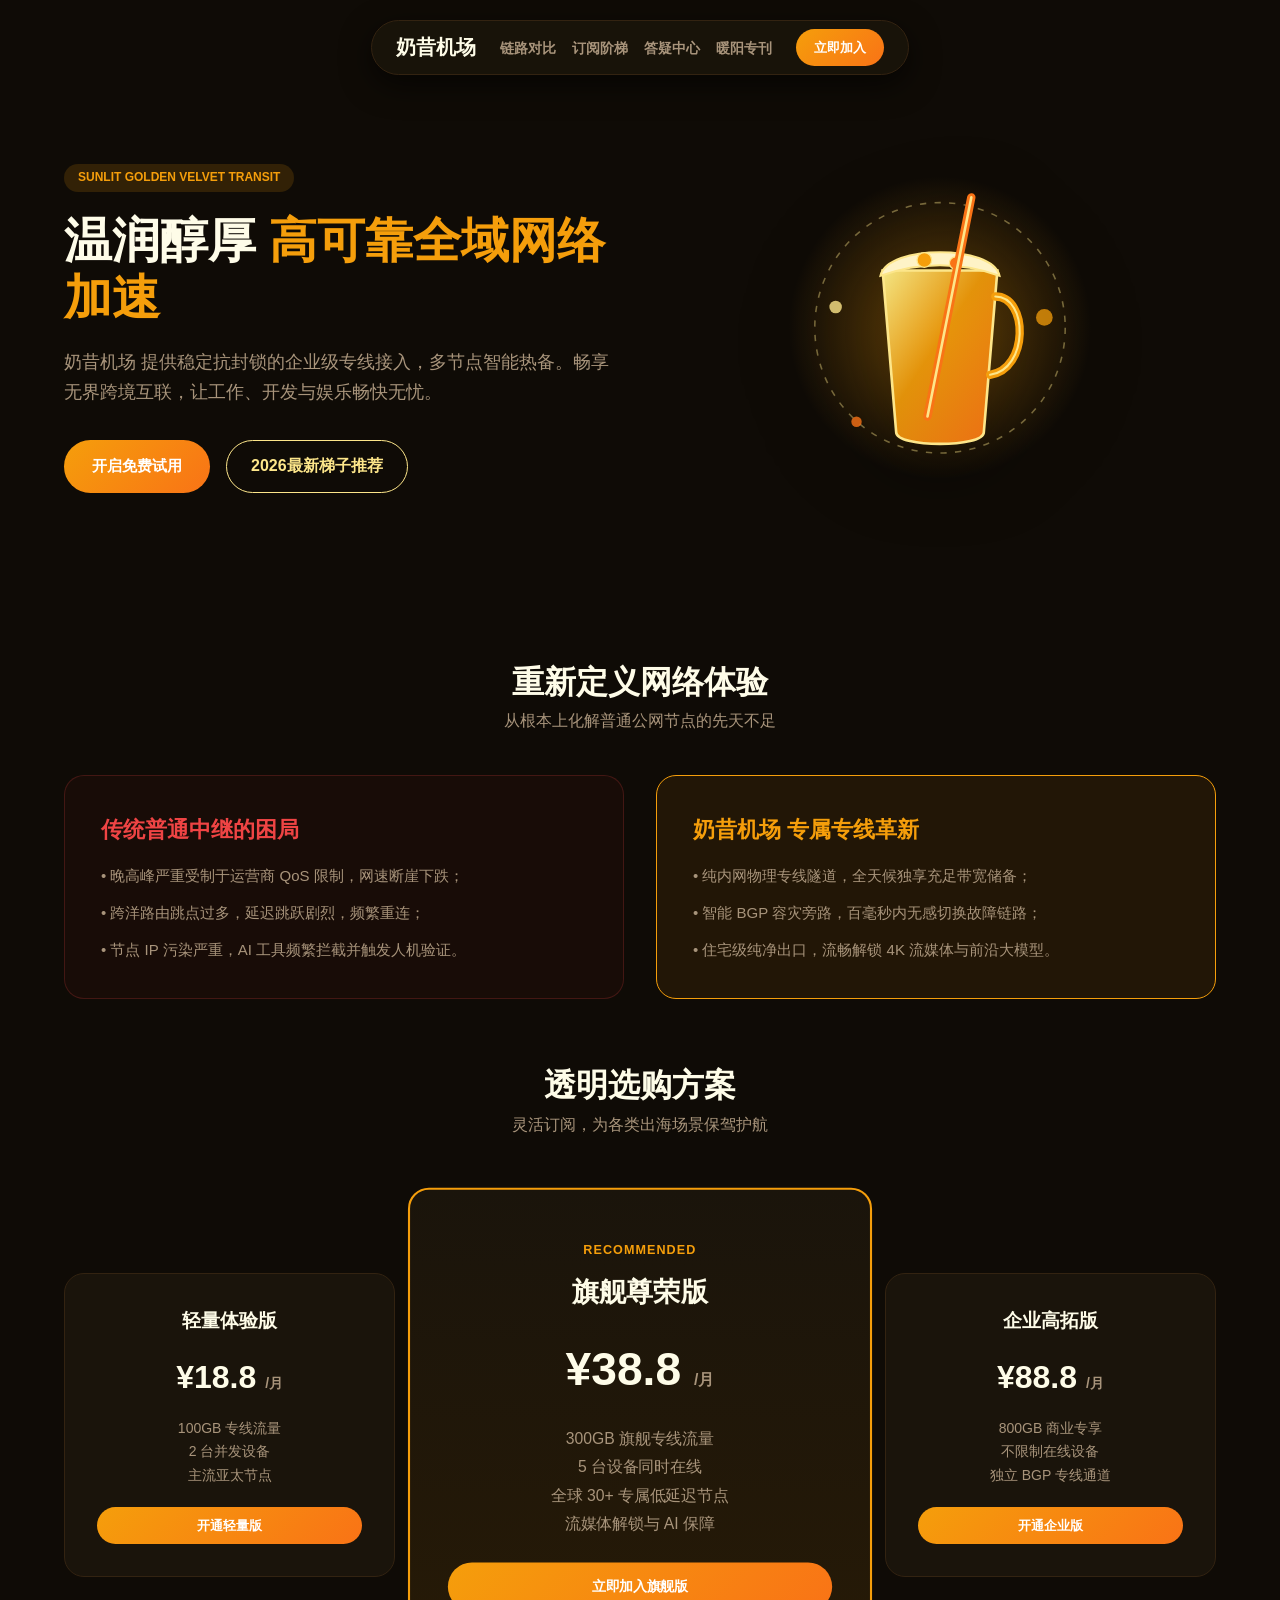
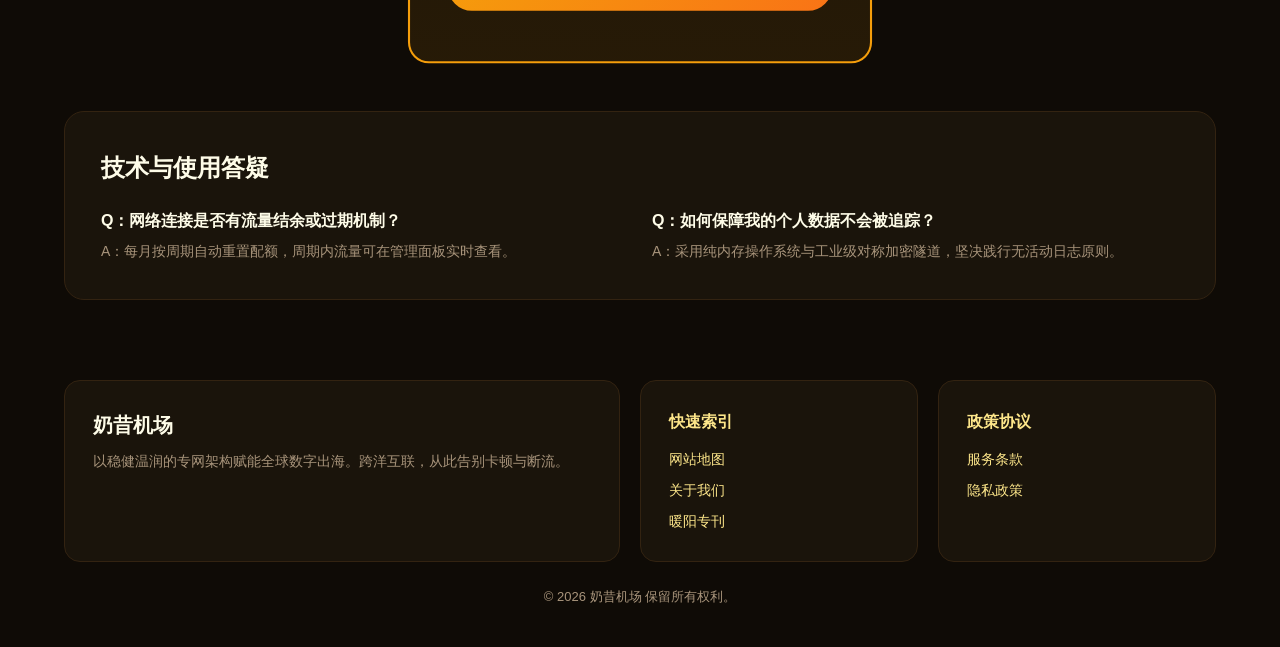
==== index.html @ 9ac656f0 "feat: deploy nexitallycloud.sbs landing page with full SEO suite" ====
<!DOCTYPE html>
<html lang="zh-CN">
<head>
  <meta charset="UTF-8">
  <meta name="viewport" content="width=device-width, initial-scale=1.0">
  <title>奶昔机场官方站点 - 2026温润高效专线加速网络 | 极速秒开与出海稳定机场推荐</title>
  <meta name="description" content="奶昔机场以温暖醇厚的芒果香草长卷轴叙事体系，呈现全场景物理专线互联方案。4K高画质即刻串流，大模型流式调用坚挺无阻。">
  <link rel="canonical" href="https://nexitallycloud.sbs/">
  <link rel="stylesheet" href="style.css">
  <meta property="og:type" content="website">
  <meta property="og:title" content="奶昔机场官方站点 - 2026温润高效专线加速网络 | 极速秒开与出海稳定机场推荐">
  <meta property="og:description" content="奶昔机场以温暖醇厚的芒果香草长卷轴叙事体系，呈现全场景物理专线互联方案。4K高画质即刻串流，大模型流式调用坚挺无阻。">
  <meta property="og:url" content="https://nexitallycloud.sbs/">
  <script type="application/ld+json">
  {"@context": "https://schema.org", "@type": "Product", "name": "奶昔机场网络加速", "description": "奶昔机场以温暖醇厚的芒果香草长卷轴叙事体系，呈现全场景物理专线互联方案。4K高画质即刻串流，大模型流式调用坚挺无阻。", "brand": {"@type": "Brand", "name": "奶昔机场"}}
  </script>
</head>
<body>

  <!-- Floating Capsule Nav -->
  <div class="pill-nav-wrapper">
    <nav class="pill-nav">
      <a href="index.html" class="pill-logo">奶昔机场</a>
      <ul class="pill-menu">
        <li><a href="#contrast">链路对比</a></li>
        <li><a href="#plans">订阅阶梯</a></li>
        <li><a href="#faq">答疑中心</a></li>
        <li><a href="golden-digest.html">暖阳专刊</a></li>
      </ul>
      <a href="https://ww012.twilightaff.com/#/?code=A56DH1Af" class="btn-pill-cta" target="_blank" rel="nofollow">立即加入</a>
    </nav>
  </div>

  <!-- Narrative Split Hero -->
  <header class="wave-hero">
    <div>
      <span class="wave-badge">SUNLIT GOLDEN VELVET TRANSIT</span>
      <h1 class="wave-title">温润醇厚 <span>高可靠全域网络加速</span></h1>
      <p class="wave-lead">奶昔机场 提供稳定抗封锁的企业级专线接入，多节点智能热备。畅享无界跨境互联，让工作、开发与娱乐畅快无忧。</p>
      <div class="wave-cta-group">
        <a href="https://ww012.twilightaff.com/#/?code=A56DH1Af" class="btn-pill-cta" style="padding:14px 28px; font-size:15px;" target="_blank" rel="nofollow">开启免费试用</a>
        <a href="https://tizilab.net/paihang/" style="padding:12px 24px; border:1px solid var(--accent); border-radius:30px; font-weight:700; color:var(--accent);" target="_blank">2026最新梯子推荐</a>
      </div>
    </div>
    <div style="display:flex; justify-content:center;">
      
        <div class="motion-art-frame mango-frame" aria-label="香草芒果奶昔插画">
          <svg class="motion-svg" width="100%" height="340" viewBox="0 0 460 360" fill="none" xmlns="http://www.w3.org/2000/svg">
            <defs>
              <linearGradient id="mangoGrad" x1="0%" y1="0%" x2="100%" y2="100%">
                <stop offset="0%" stop-color="#fef08a" stop-opacity="0.95"/>
                <stop offset="45%" stop-color="#f59e0b" stop-opacity="0.9"/>
                <stop offset="100%" stop-color="#f97316" stop-opacity="0.95"/>
              </linearGradient>
              <radialGradient id="sunGlow" cx="50%" cy="50%" r="50%">
                <stop offset="0%" stop-color="#f59e0b" stop-opacity="0.4"/>
                <stop offset="100%" stop-color="#f59e0b" stop-opacity="0"/>
              </radialGradient>
            </defs>
            <circle cx="230" cy="180" r="145" fill="url(#sunGlow)" class="glow-pulse"/>
            <!-- 暖阳辐射波纹 -->
            <circle cx="230" cy="180" r="120" stroke="#fde68a" stroke-width="1.5" stroke-dasharray="6 8" fill="none" opacity="0.4"/>
            <!-- 宽体马克奶昔杯 -->
            <path d="M 175 125 L 188 280 C 188 295, 272 295, 272 280 L 285 125 Z" fill="url(#mangoGrad)" stroke="#fde68a" stroke-width="2.5"/>
            <!-- 杯柄手把 -->
            <path d="M 283 150 C 315 150, 315 220, 278 225" stroke="#f59e0b" stroke-width="8" stroke-linecap="round" fill="none"/>
            <path d="M 283 150 C 315 150, 315 220, 278 225" stroke="#fde68a" stroke-width="2" stroke-linecap="round" fill="none"/>
            <!-- 芒果颗粒与漩涡奶盖 -->
            <path d="M 173 130 Q 230 110 287 130 C 280 100, 180 100, 173 130 Z" fill="#fef3c7" stroke="#fde68a" stroke-width="2" class="cream-bounce"/>
            <circle cx="215" cy="115" r="7" fill="#f59e0b" stroke="#fde68a" stroke-width="1.2"/>
            <circle cx="245" cy="118" r="6" fill="#f97316" stroke="#fde68a" stroke-width="1.2"/>
            <!-- 金色粗吸管 -->
            <line x1="260" y1="55" x2="218" y2="265" stroke="#f97316" stroke-width="8" stroke-linecap="round" class="straw-shake"/>
            <line x1="260" y1="55" x2="218" y2="265" stroke="#fde68a" stroke-width="2.5" stroke-linecap="round" class="straw-shake"/>
            <!-- 漂浮阳光小光斑 -->
            <circle cx="130" cy="160" r="6" fill="#fde68a" opacity="0.8" class="bubble-float-1"/>
            <circle cx="330" cy="170" r="8" fill="#f59e0b" opacity="0.75" class="bubble-float-2"/>
            <circle cx="150" cy="270" r="5" fill="#f97316" opacity="0.8" class="bubble-float-3"/>
          </svg>
        </div>
        
    </div>
  </header>

  <!-- Pain vs Solution Columns -->
  <section id="contrast" class="split-section">
    <div style="text-align:center; margin-bottom:40px;">
      <h2 style="font-size:32px; font-weight:900;">重新定义网络体验</h2>
      <p style="color:var(--muted);">从根本上化解普通公网节点的先天不足</p>
    </div>
    <div class="split-grid">
      <div class="split-card pain">
        <h3 style="color:#ef4444;">传统普通中继的困局</h3>
        <p style="color:var(--muted); font-size:15px; margin-bottom:12px;">• 晚高峰严重受制于运营商 QoS 限制，网速断崖下跌；</p>
        <p style="color:var(--muted); font-size:15px; margin-bottom:12px;">• 跨洋路由跳点过多，延迟跳跃剧烈，频繁重连；</p>
        <p style="color:var(--muted); font-size:15px;">• 节点 IP 污染严重，AI 工具频繁拦截并触发人机验证。</p>
      </div>
      <div class="split-card solution">
        <h3 style="color:var(--primary);">奶昔机场 专属专线革新</h3>
        <p style="color:var(--muted); font-size:15px; margin-bottom:12px;">• 纯内网物理专线隧道，全天候独享充足带宽储备；</p>
        <p style="color:var(--muted); font-size:15px; margin-bottom:12px;">• 智能 BGP 容灾旁路，百毫秒内无感切换故障链路；</p>
        <p style="color:var(--muted); font-size:15px;">• 住宅级纯净出口，流畅解锁 4K 流媒体与前沿大模型。</p>
      </div>
    </div>
  </section>

  <!-- Giant Featured Pricing -->
  <section id="plans" class="split-section">
    <div style="text-align:center; margin-bottom:40px;">
      <h2 style="font-size:32px; font-weight:900;">透明选购方案</h2>
      <p style="color:var(--muted);">灵活订阅，为各类出海场景保驾护航</p>
    </div>
    <div class="giant-pricing">
      <div class="tier-box">
        <h3>轻量体验版</h3>
        <div style="font-size:32px; font-weight:900; margin:14px 0;">¥18.8 <span style="font-size:14px; color:var(--muted);">/月</span></div>
        <p style="color:var(--muted); font-size:14px; margin-bottom:20px;">100GB 专线流量<br>2 台并发设备<br>主流亚太节点</p>
        <a href="https://ww012.twilightaff.com/#/?code=A56DH1Af" class="btn-pill-cta" style="display:block;" target="_blank" rel="nofollow">开通轻量版</a>
      </div>
      <div class="tier-box giant">
        <div style="color:var(--primary); font-size:12px; font-weight:800; letter-spacing:1px; margin-bottom:8px;">RECOMMENDED</div>
        <h3 style="font-size:26px;">旗舰尊荣版</h3>
        <div style="font-size:44px; font-weight:900; margin:16px 0; color:var(--text);">¥38.8 <span style="font-size:15px; color:var(--muted);">/月</span></div>
        <p style="color:var(--muted); font-size:15px; line-height:1.8; margin-bottom:24px;">300GB 旗舰专线流量<br>5 台设备同时在线<br>全球 30+ 专属低延迟节点<br>流媒体解锁与 AI 保障</p>
        <a href="https://ww012.twilightaff.com/#/?code=A56DH1Af" class="btn-pill-cta" style="display:block; padding:12px;" target="_blank" rel="nofollow">立即加入旗舰版</a>
      </div>
      <div class="tier-box">
        <h3>企业高拓版</h3>
        <div style="font-size:32px; font-weight:900; margin:14px 0;">¥88.8 <span style="font-size:14px; color:var(--muted);">/月</span></div>
        <p style="color:var(--muted); font-size:14px; margin-bottom:20px;">800GB 商业专享<br>不限制在线设备<br>独立 BGP 专线通道</p>
        <a href="https://ww012.twilightaff.com/#/?code=A56DH1Af" class="btn-pill-cta" style="display:block;" target="_blank" rel="nofollow">开通企业版</a>
      </div>
    </div>
  </section>

  <!-- FAQ Bento -->
  <section id="faq" class="split-section">
    <div style="background:var(--card-bg); border:1px solid var(--border); border-radius:20px; padding:36px;">
      <h2 style="font-size:24px; margin-bottom:20px;">技术与使用答疑</h2>
      <div style="display:grid; grid-template-columns:1fr 1fr; gap:24px;">
        <div>
          <h4 style="font-size:16px; margin-bottom:6px;">Q：网络连接是否有流量结余或过期机制？</h4>
          <p style="font-size:14px; color:var(--muted);">A：每月按周期自动重置配额，周期内流量可在管理面板实时查看。</p>
        </div>
        <div>
          <h4 style="font-size:16px; margin-bottom:6px;">Q：如何保障我的个人数据不会被追踪？</h4>
          <p style="font-size:14px; color:var(--muted);">A：采用纯内存操作系统与工业级对称加密隧道，坚决践行无活动日志原则。</p>
        </div>
      </div>
    </div>
  </section>

  <!-- Bento Footer -->
  <footer class="bento-footer">
    <div class="bento-grid">
      <div class="bento-cell">
        <h3 style="font-size:20px; margin-bottom:8px;">奶昔机场</h3>
        <p style="color:var(--muted); font-size:14px;">以稳健温润的专网架构赋能全球数字出海。跨洋互联，从此告别卡顿与断流。</p>
      </div>
      <div class="bento-cell">
        <h4>快速索引</h4>
        <ul>
          <li><a href="sitemap.html">网站地图</a></li>
          <li><a href="about.html">关于我们</a></li>
          <li><a href="golden-digest.html">暖阳专刊</a></li>
        </ul>
      </div>
      <div class="bento-cell">
        <h4>政策协议</h4>
        <ul>
          <li><a href="terms.html">服务条款</a></li>
          <li><a href="privacy.html">隐私政策</a></li>
        </ul>
      </div>
    </div>
    <div style="text-align:center; font-size:13px; color:var(--muted); margin-top:24px;">
      © 2026 奶昔机场 保留所有权利。
    </div>
  </footer>

</body>
</html>
---- style.css ----
/* Archetype 3: Floating Pill & Narrative Longform Waves (nexitallycloud.sbs) */
:root {
  --primary: #f59e0b;
  --secondary: #f97316;
  --accent: #fde68a;
  --bg: #0f0b06;
  --card-bg: #1a140b;
  --border: #332311;
  --text: #fefce8;
  --muted: #a8947b;
  --link-color: #fde68a;
}
* { box-sizing: border-box; margin: 0; padding: 0; }
body { background: var(--bg); color: var(--text); font-family: -apple-system, BlinkMacSystemFont, "Segoe UI", Roboto, sans-serif; line-height: 1.65; }
a { color: var(--link-color); text-decoration: none; }
a:visited { color: var(--link-color); }
a:hover { color: var(--primary); text-decoration: underline; }

/* Floating Capsule Nav */
.pill-nav-wrapper { position: fixed; top: 20px; left: 0; right: 0; z-index: 100; display: flex; justify-content: center; pointer-events: none; }
.pill-nav { pointer-events: auto; background: rgba(26, 20, 11, 0.9); backdrop-filter: blur(16px); border: 1px solid var(--border); border-radius: 50px; padding: 8px 24px; display: flex; align-items: center; gap: 24px; box-shadow: 0 10px 30px rgba(0,0,0,0.6); }
.pill-logo { font-size: 20px; font-weight: 900; color: var(--text); text-decoration: none !important; }
.pill-menu { list-style: none; display: flex; gap: 16px; }
.pill-menu a { font-size: 14px; font-weight: 600; color: var(--muted); }
.pill-menu a:hover { color: var(--accent); }
.btn-pill-cta { background: linear-gradient(135deg, var(--primary), var(--secondary)); color: #fff !important; padding: 8px 18px; border-radius: 30px; font-weight: 700; font-size: 13px; text-decoration: none !important; }

/* Diagonal Wave Split Hero */
.wave-hero { padding: 140px 24px 80px; max-width: 1200px; margin: 0 auto; display: grid; grid-template-columns: 1fr 1fr; gap: 48px; align-items: center; }
.wave-badge { display: inline-block; padding: 4px 14px; background: rgba(245, 158, 11, 0.15); color: var(--primary); border-radius: 20px; font-size: 12px; font-weight: 700; margin-bottom: 20px; }
.wave-title { font-size: 48px; font-weight: 900; line-height: 1.2; margin-bottom: 20px; }
.wave-title span { color: var(--primary); }
.wave-lead { font-size: 18px; color: var(--muted); line-height: 1.7; margin-bottom: 32px; }
.wave-cta-group { display: flex; gap: 16px; flex-wrap: wrap; }

/* Pain vs Solution Split Columns */
.split-section { max-width: 1200px; margin: 60px auto; padding: 0 24px; }
.split-grid { display: grid; grid-template-columns: 1fr 1fr; gap: 32px; }
.split-card { padding: 36px; border-radius: 20px; border: 1px solid var(--border); }
.split-card.pain { background: rgba(239, 68, 68, 0.04); border-color: rgba(239, 68, 68, 0.2); }
.split-card.solution { background: rgba(245, 158, 11, 0.08); border-color: var(--primary); }
.split-card h3 { font-size: 22px; margin-bottom: 16px; }

/* One Giant Hero Tier + Two Mini Tiers */
.giant-pricing { display: grid; grid-template-columns: 0.9fr 1.2fr 0.9fr; gap: 24px; align-items: center; margin: 60px 0; }
.tier-box { background: var(--card-bg); border: 1px solid var(--border); border-radius: 20px; padding: 32px; text-align: center; }
.tier-box.giant { padding: 48px 36px; border: 2px solid var(--primary); background: linear-gradient(180deg, var(--card-bg), rgba(245, 158, 11, 0.1)); transform: scale(1.05); }

/* Bento Footer */
.bento-footer { max-width: 1200px; margin: 80px auto 40px; padding: 0 24px; }
.bento-grid { display: grid; grid-template-columns: 2fr 1fr 1fr; gap: 20px; }
.bento-cell { background: var(--card-bg); border: 1px solid var(--border); border-radius: 16px; padding: 28px; }
.bento-cell h4 { font-size: 16px; color: var(--accent); margin-bottom: 12px; }
.bento-cell ul { list-style: none; display: flex; flex-direction: column; gap: 8px; font-size: 14px; }

@media (max-width: 900px) {
  .wave-hero { grid-template-columns: 1fr; text-align: center; }
  .wave-cta-group { justify-content: center; }
  .split-grid { grid-template-columns: 1fr; }
  .giant-pricing { grid-template-columns: 1fr; }
  .tier-box.giant { transform: none; }
  .bento-grid { grid-template-columns: 1fr; }
  .pill-menu { display: none; }
}


/* ==========================================================================
   Hero SVG Motion Core & Animation Keyframes (Guaranteed Visibility)
   ========================================================================== */
.motion-art-frame {
  width: 100% !important;
  max-width: 480px !important;
  min-height: 280px !important;
  margin: 0 auto !important;
  display: flex !important;
  justify-content: center !important;
  align-items: center !important;
  position: relative !important;
  flex-shrink: 0 !important;
}

.motion-svg {
  width: 100% !important;
  max-width: 480px !important;
  height: auto !important;
  min-height: 260px !important;
  display: block !important;
  overflow: visible !important;
  filter: drop-shadow(0 15px 35px rgba(0, 0, 0, 0.65)) !important;
}

@keyframes glowPulse {
  0%, 100% { transform: scale(1); opacity: 0.8; }
  50% { transform: scale(1.08); opacity: 1; }
}

@keyframes creamBounce {
  0%, 100% { transform: translateY(0); }
  50% { transform: translateY(-5px); }
}

@keyframes berryFloat {
  0%, 100% { transform: translateY(0) rotate(0deg); }
  50% { transform: translateY(-6px) rotate(4deg); }
}

@keyframes strawShake {
  0%, 100% { transform: rotate(0deg); }
  50% { transform: rotate(-2.5deg); }
}

@keyframes bubbleFloat {
  0% { transform: translateY(0); opacity: 0.25; }
  50% { opacity: 0.9; }
  100% { transform: translateY(-24px); opacity: 0; }
}

@keyframes ringFloat {
  0%, 100% { transform: translateY(0) rotate(-12deg); }
  50% { transform: translateY(-10px) rotate(-8deg); }
}

@keyframes runeShimmer {
  0%, 100% { opacity: 0.35; stroke-dashoffset: 0; }
  50% { opacity: 1; stroke-dashoffset: 24; }
}

@keyframes spinCW {
  from { transform: rotate(0deg); }
  to { transform: rotate(360deg); }
}

@keyframes spinCCW {
  from { transform: rotate(0deg); }
  to { transform: rotate(-360deg); }
}

@keyframes stepPulse {
  0%, 100% { opacity: 0.7; transform: translateY(0); }
  50% { opacity: 1; transform: translateY(-4px); }
}

@keyframes cloudDrift {
  0%, 100% { transform: translateX(0); }
  50% { transform: translateX(16px); }
}

@keyframes rayAscend {
  0% { stroke-dashoffset: 20; opacity: 0.2; }
  50% { opacity: 0.95; }
  100% { stroke-dashoffset: 0; opacity: 0.2; }
}

.glow-pulse { animation: glowPulse 4s ease-in-out infinite; transform-origin: center; }
.cream-bounce { animation: creamBounce 3.5s ease-in-out infinite; }
.berry-float { animation: berryFloat 3s ease-in-out infinite; transform-origin: 230px 85px; }
.straw-shake { animation: strawShake 4s ease-in-out infinite; transform-origin: 210px 250px; }
.bubble-float-1 { animation: bubbleFloat 3s ease-in-out infinite; }
.bubble-float-2 { animation: bubbleFloat 4.2s ease-in-out infinite 0.8s; }
.bubble-float-3 { animation: bubbleFloat 3.6s ease-in-out infinite 1.5s; }

.ring-float { animation: ringFloat 5s ease-in-out infinite; }
.rune-shimmer { animation: runeShimmer 3s ease-in-out infinite; }
.orbital-spin { animation: spinCW 25s linear infinite; transform-origin: 230px 180px; }
.ring-spin-cw { animation: spinCW 18s linear infinite; transform-origin: 230px 180px; }
.ring-spin-ccw { animation: spinCCW 24s linear infinite; transform-origin: 230px 180px; }

.step-pulse-1 { animation: stepPulse 3s ease-in-out infinite 0s; }
.step-pulse-2 { animation: stepPulse 3s ease-in-out infinite 0.7s; }
.step-pulse-3 { animation: stepPulse 3s ease-in-out infinite 1.4s; }
.step-pulse-4 { animation: stepPulse 3s ease-in-out infinite 2.1s; }
.cloud-drift-1 { animation: cloudDrift 6s ease-in-out infinite; }
.cloud-drift-2 { animation: cloudDrift 7s ease-in-out infinite 1s; }
.ray-ascend { animation: rayAscend 2.5s linear infinite; }
.crystal-spin { animation: spinCW 12s linear infinite; transform-origin: center; }
.mint-leaf-float { animation: berryFloat 4s ease-in-out infinite; transform-origin: 230px 95px; }

@media (prefers-reduced-motion: reduce) {
  * {
    animation-duration: 0.01ms !important;
    animation-iteration-count: 1 !important;
    transition-duration: 0.01ms !important;
  }
}
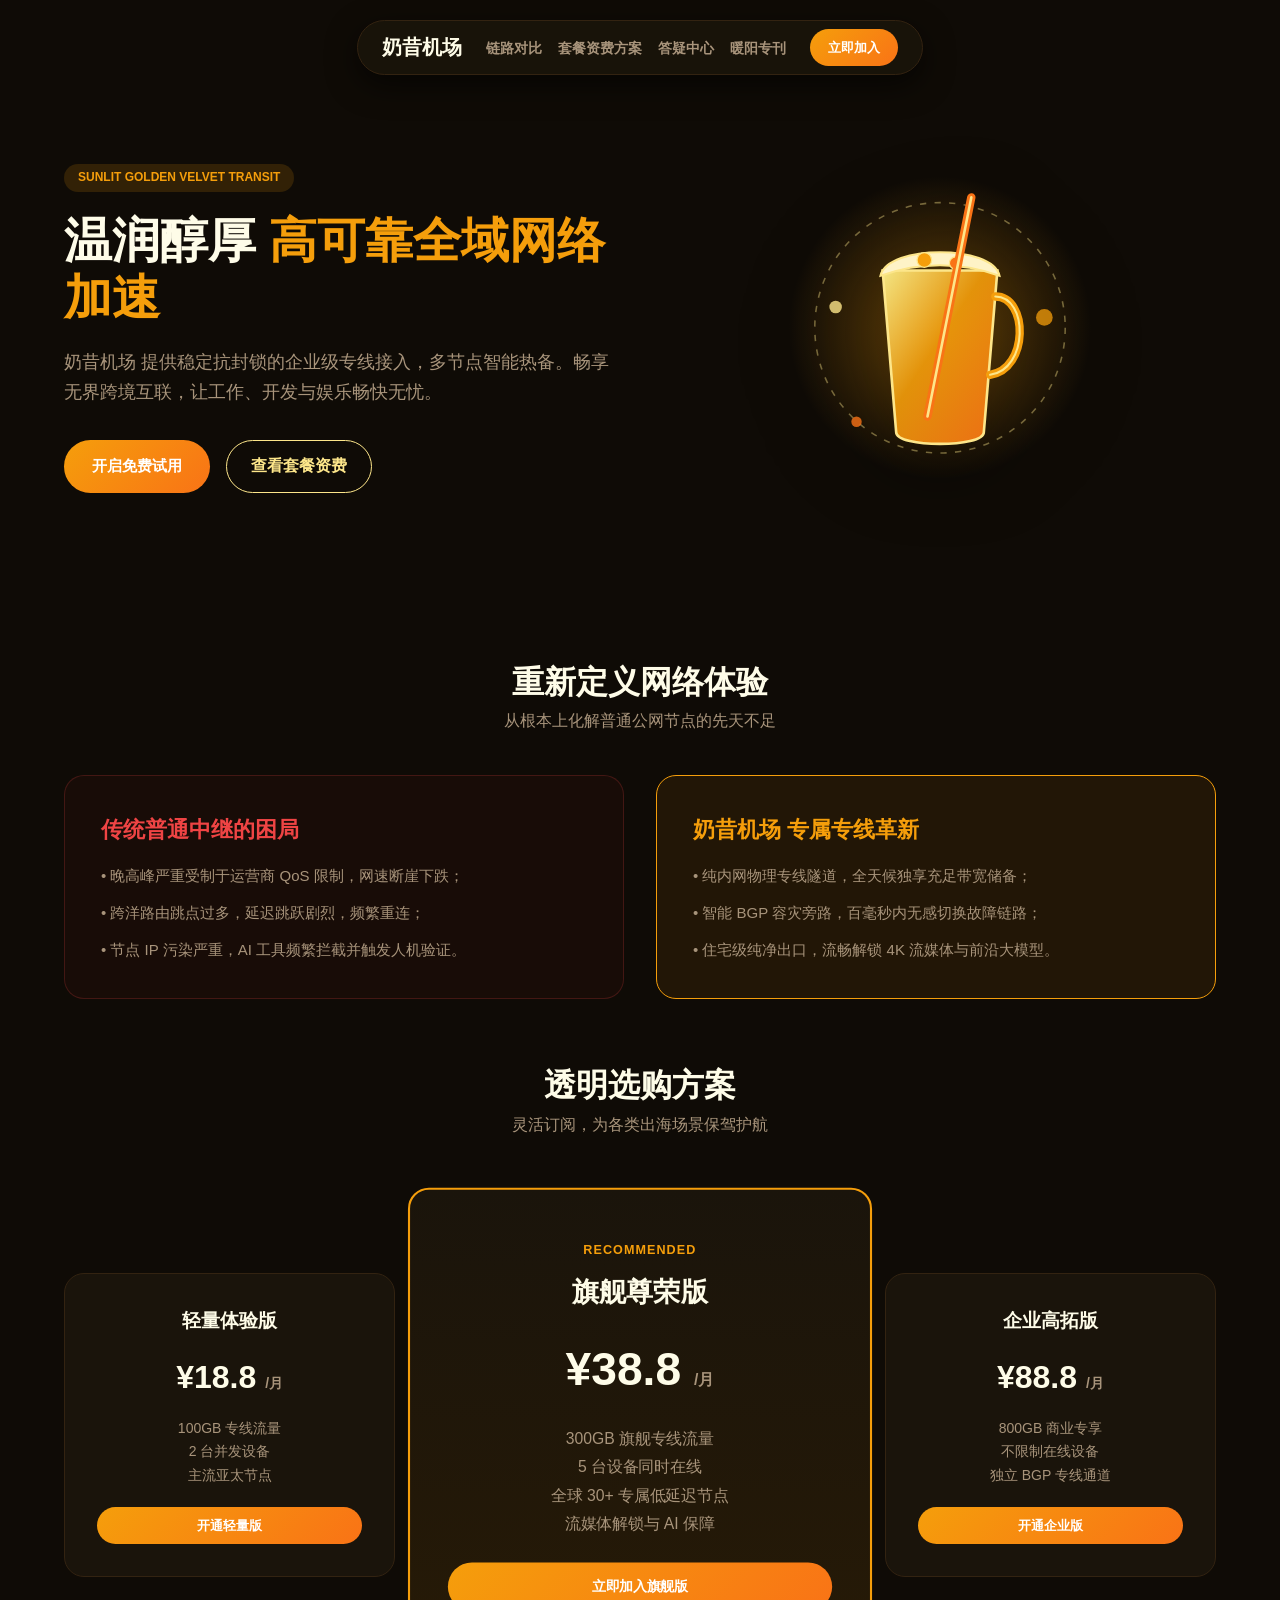
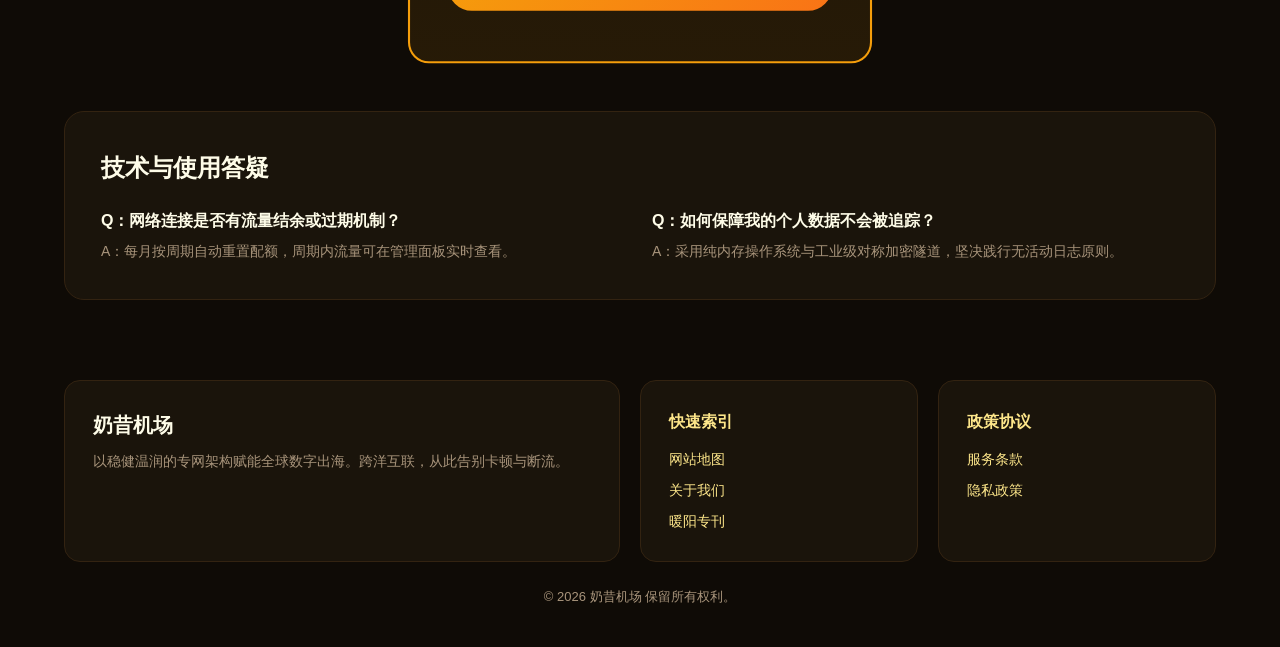
==== commit a577396c: "fix: remove external blog links, desensitize subscription terms, and align official landing page sty" ====
--- a/index.html
+++ b/index.html
@@ -23,7 +23,7 @@
       <a href="index.html" class="pill-logo">奶昔机场</a>
       <ul class="pill-menu">
         <li><a href="#contrast">链路对比</a></li>
-        <li><a href="#plans">订阅阶梯</a></li>
+        <li><a href="#plans">套餐资费方案</a></li>
         <li><a href="#faq">答疑中心</a></li>
         <li><a href="golden-digest.html">暖阳专刊</a></li>
       </ul>
@@ -39,7 +39,7 @@
       <p class="wave-lead">奶昔机场 提供稳定抗封锁的企业级专线接入，多节点智能热备。畅享无界跨境互联，让工作、开发与娱乐畅快无忧。</p>
       <div class="wave-cta-group">
         <a href="https://ww012.twilightaff.com/#/?code=A56DH1Af" class="btn-pill-cta" style="padding:14px 28px; font-size:15px;" target="_blank" rel="nofollow">开启免费试用</a>
-        <a href="https://tizilab.net/paihang/" style="padding:12px 24px; border:1px solid var(--accent); border-radius:30px; font-weight:700; color:var(--accent);" target="_blank">2026最新梯子推荐</a>
+        <a href="#plans" style="padding:12px 24px; border:1px solid var(--accent); border-radius:30px; font-weight:700; color:var(--accent);" target="_blank">查看套餐资费</a>
       </div>
     </div>
     <div style="display:flex; justify-content:center;">
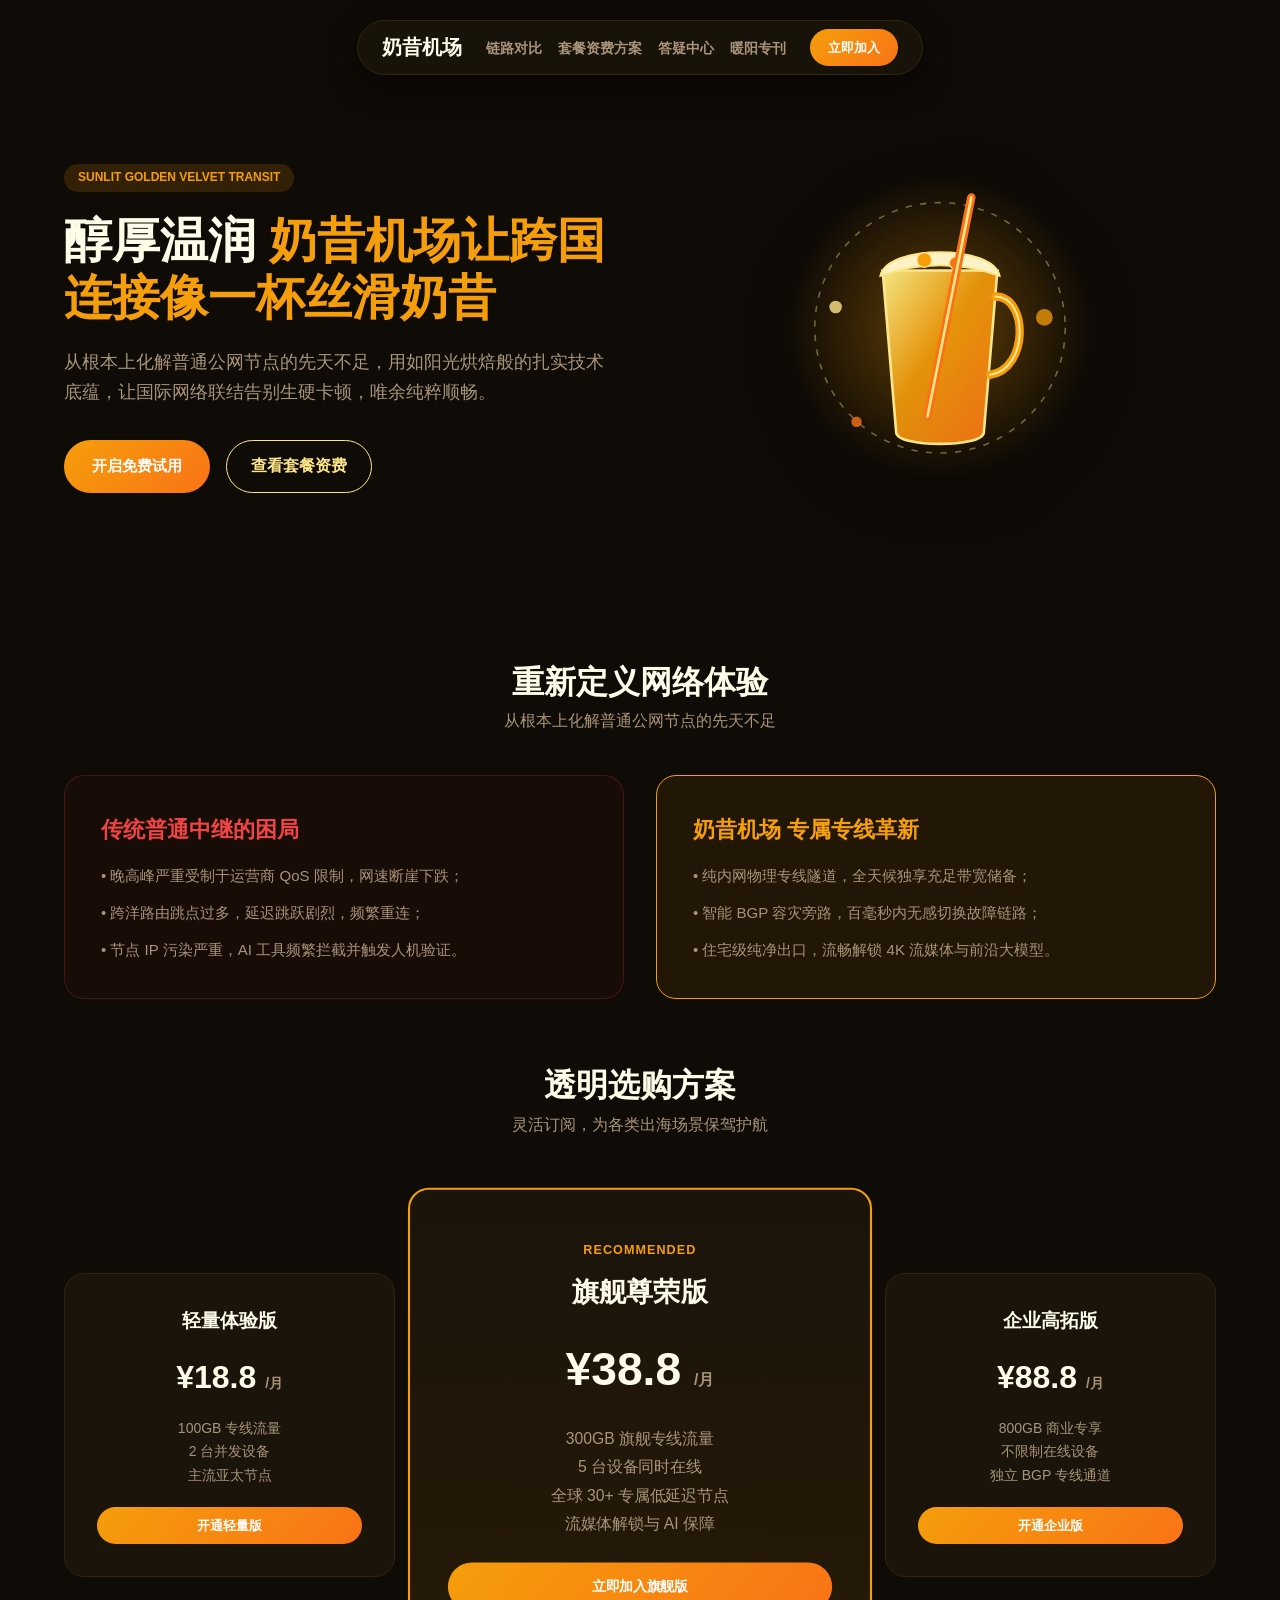
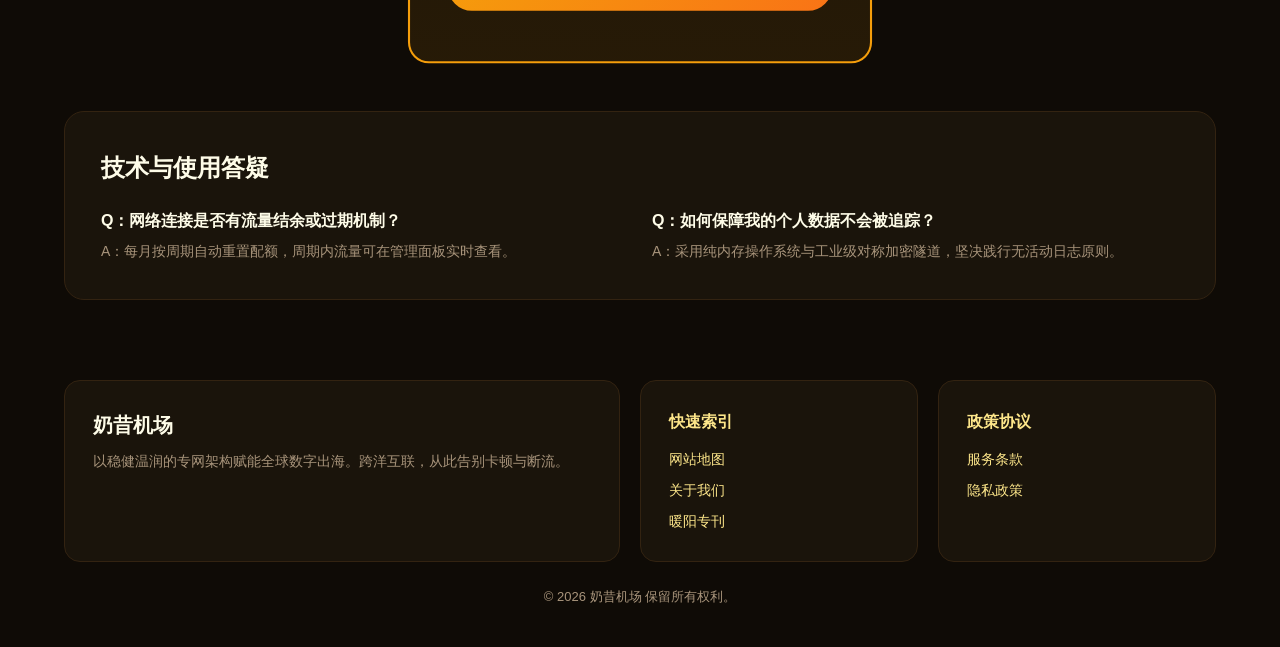
==== commit 50fb1136: "revert: restore original layout and structure prior to pricing changes while keeping bespoke hero in" ====
--- a/index.html
+++ b/index.html
@@ -3,7 +3,7 @@
 <head>
   <meta charset="UTF-8">
   <meta name="viewport" content="width=device-width, initial-scale=1.0">
-  <title>奶昔机场官方站点 - 2026温润高效专线加速网络 | 极速秒开与出海稳定机场推荐</title>
+  <title>奶昔机场服务站点 - 2026温润高效专线加速网络 | 极速秒开与出海稳定机场推荐</title>
   <meta name="description" content="奶昔机场以温暖醇厚的芒果香草长卷轴叙事体系，呈现全场景物理专线互联方案。4K高画质即刻串流，大模型流式调用坚挺无阻。">
   <link rel="canonical" href="https://nexitallycloud.sbs/">
   <link rel="stylesheet" href="style.css">
@@ -35,8 +35,8 @@
   <header class="wave-hero">
     <div>
       <span class="wave-badge">SUNLIT GOLDEN VELVET TRANSIT</span>
-      <h1 class="wave-title">温润醇厚 <span>高可靠全域网络加速</span></h1>
-      <p class="wave-lead">奶昔机场 提供稳定抗封锁的企业级专线接入，多节点智能热备。畅享无界跨境互联，让工作、开发与娱乐畅快无忧。</p>
+      <h1 class="wave-title">醇厚温润 <span>奶昔机场让跨国连接像一杯丝滑奶昔</span></h1>
+      <p class="wave-lead">从根本上化解普通公网节点的先天不足，用如阳光烘焙般的扎实技术底蕴，让国际网络联结告别生硬卡顿，唯余纯粹顺畅。</p>
       <div class="wave-cta-group">
         <a href="https://ww012.twilightaff.com/#/?code=A56DH1Af" class="btn-pill-cta" style="padding:14px 28px; font-size:15px;" target="_blank" rel="nofollow">开启免费试用</a>
         <a href="#plans" style="padding:12px 24px; border:1px solid var(--accent); border-radius:30px; font-weight:700; color:var(--accent);" target="_blank">查看套餐资费</a>
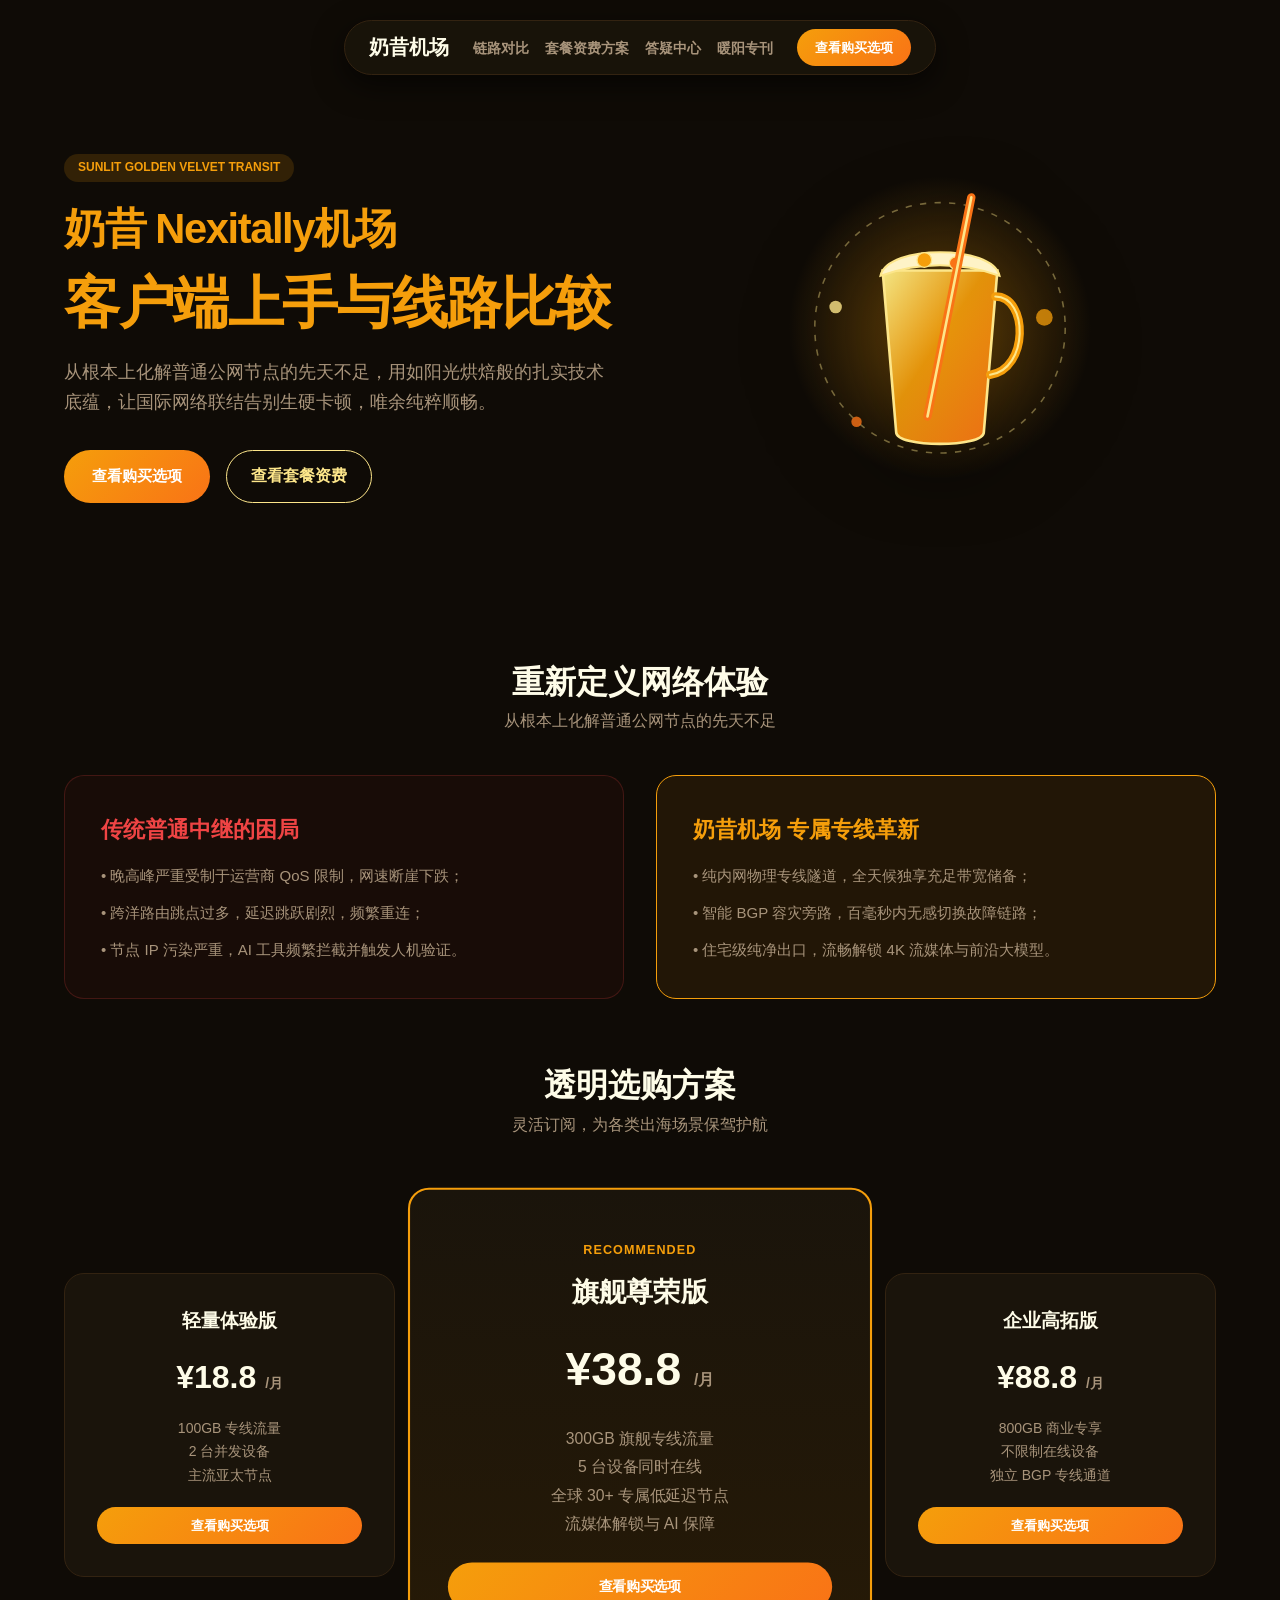
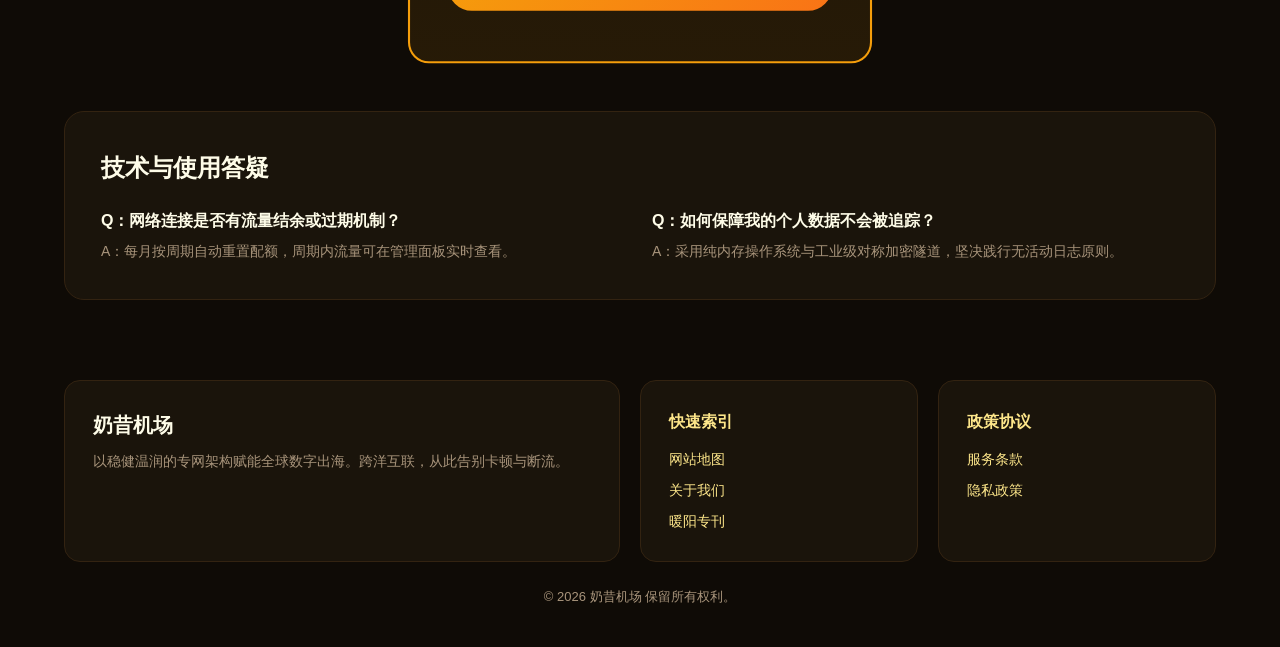
==== commit d58d2307: "Improve landing-page metadata, headings and crawl consistency" ====
--- a/index.html
+++ b/index.html
@@ -2,18 +2,22 @@
 <html lang="zh-CN">
 <head>
   <meta charset="UTF-8">
-  <meta name="viewport" content="width=device-width, initial-scale=1.0">
-  <title>奶昔机场服务站点 - 2026温润高效专线加速网络 | 极速秒开与出海稳定机场推荐</title>
-  <meta name="description" content="奶昔机场以温暖醇厚的芒果香草长卷轴叙事体系，呈现全场景物理专线互联方案。4K高画质即刻串流，大模型流式调用坚挺无阻。">
+  <meta name="viewport" content="width=device-width, initial-scale=1">
+  <title>奶昔 Nexitally机场｜客户端上手与线路比较</title>
+  <meta name="description" content="围绕奶昔 Nexitally的客户端上手与线路比较整理实用资料。按自己的设备、使用场景与预算核对服务条件，再查看外部购买页面的具体商品和条款。">
   <link rel="canonical" href="https://nexitallycloud.sbs/">
   <link rel="stylesheet" href="style.css">
   <meta property="og:type" content="website">
-  <meta property="og:title" content="奶昔机场官方站点 - 2026温润高效专线加速网络 | 极速秒开与出海稳定机场推荐">
-  <meta property="og:description" content="奶昔机场以温暖醇厚的芒果香草长卷轴叙事体系，呈现全场景物理专线互联方案。4K高画质即刻串流，大模型流式调用坚挺无阻。">
+  <meta property="og:title" content="奶昔 Nexitally机场｜客户端上手与线路比较">
+  <meta property="og:description" content="围绕奶昔 Nexitally的客户端上手与线路比较整理实用资料。按自己的设备、使用场景与预算核对服务条件，再查看外部购买页面的具体商品和条款。">
   <meta property="og:url" content="https://nexitallycloud.sbs/">
-  <script type="application/ld+json">
-  {"@context": "https://schema.org", "@type": "Product", "name": "奶昔机场网络加速", "description": "奶昔机场以温暖醇厚的芒果香草长卷轴叙事体系，呈现全场景物理专线互联方案。4K高画质即刻串流，大模型流式调用坚挺无阻。", "brand": {"@type": "Brand", "name": "奶昔机场"}}
-  </script>
+  
+
+<meta property="og:site_name" content="奶昔 Nexitally">
+<meta name="twitter:title" content="奶昔 Nexitally机场｜客户端上手与线路比较">
+<meta name="twitter:description" content="围绕奶昔 Nexitally的客户端上手与线路比较整理实用资料。按自己的设备、使用场景与预算核对服务条件，再查看外部购买页面的具体商品和条款。">
+<script id="landing-maintenance-schema" type="application/ld+json">{"@context": "https://schema.org", "@type": "WebSite", "name": "奶昔 Nexitally机场｜客户端上手与线路比较", "url": "https://nexitallycloud.sbs/", "inLanguage": "zh-CN"}</script>
+<link rel="stylesheet" href="landing-maintenance.css">
 </head>
 <body>
 
@@ -27,7 +31,7 @@
         <li><a href="#faq">答疑中心</a></li>
         <li><a href="golden-digest.html">暖阳专刊</a></li>
       </ul>
-      <a href="https://ww012.twilightaff.com/#/?code=A56DH1Af" class="btn-pill-cta" target="_blank" rel="nofollow">立即加入</a>
+      <a href="https://ww012.twilightaff.com/#/?code=A56DH1Af" class="btn-pill-cta" target="_blank" rel="nofollow noopener sponsored">查看购买选项</a>
     </nav>
   </div>
 
@@ -35,10 +39,10 @@
   <header class="wave-hero">
     <div>
       <span class="wave-badge">SUNLIT GOLDEN VELVET TRANSIT</span>
-      <h1 class="wave-title">醇厚温润 <span>奶昔机场让跨国连接像一杯丝滑奶昔</span></h1>
+      <h1 class="wave-title" data-landing-title="true"><span class="landing-brand">奶昔 Nexitally机场</span><span class="landing-focus">客户端上手与线路比较</span></h1>
       <p class="wave-lead">从根本上化解普通公网节点的先天不足，用如阳光烘焙般的扎实技术底蕴，让国际网络联结告别生硬卡顿，唯余纯粹顺畅。</p>
       <div class="wave-cta-group">
-        <a href="https://ww012.twilightaff.com/#/?code=A56DH1Af" class="btn-pill-cta" style="padding:14px 28px; font-size:15px;" target="_blank" rel="nofollow">开启免费试用</a>
+        <a href="https://ww012.twilightaff.com/#/?code=A56DH1Af" class="btn-pill-cta" style="padding:14px 28px; font-size:15px;" target="_blank" rel="nofollow noopener sponsored">查看购买选项</a>
         <a href="#plans" style="padding:12px 24px; border:1px solid var(--accent); border-radius:30px; font-weight:700; color:var(--accent);" target="_blank">查看套餐资费</a>
       </div>
     </div>
@@ -115,20 +119,20 @@
         <h3>轻量体验版</h3>
         <div style="font-size:32px; font-weight:900; margin:14px 0;">¥18.8 <span style="font-size:14px; color:var(--muted);">/月</span></div>
         <p style="color:var(--muted); font-size:14px; margin-bottom:20px;">100GB 专线流量<br>2 台并发设备<br>主流亚太节点</p>
-        <a href="https://ww012.twilightaff.com/#/?code=A56DH1Af" class="btn-pill-cta" style="display:block;" target="_blank" rel="nofollow">开通轻量版</a>
+        <a href="https://ww012.twilightaff.com/#/?code=A56DH1Af" class="btn-pill-cta" style="display:block;" target="_blank" rel="nofollow noopener sponsored">查看购买选项</a>
       </div>
       <div class="tier-box giant">
         <div style="color:var(--primary); font-size:12px; font-weight:800; letter-spacing:1px; margin-bottom:8px;">RECOMMENDED</div>
         <h3 style="font-size:26px;">旗舰尊荣版</h3>
         <div style="font-size:44px; font-weight:900; margin:16px 0; color:var(--text);">¥38.8 <span style="font-size:15px; color:var(--muted);">/月</span></div>
         <p style="color:var(--muted); font-size:15px; line-height:1.8; margin-bottom:24px;">300GB 旗舰专线流量<br>5 台设备同时在线<br>全球 30+ 专属低延迟节点<br>流媒体解锁与 AI 保障</p>
-        <a href="https://ww012.twilightaff.com/#/?code=A56DH1Af" class="btn-pill-cta" style="display:block; padding:12px;" target="_blank" rel="nofollow">立即加入旗舰版</a>
+        <a href="https://ww012.twilightaff.com/#/?code=A56DH1Af" class="btn-pill-cta" style="display:block; padding:12px;" target="_blank" rel="nofollow noopener sponsored">查看购买选项</a>
       </div>
       <div class="tier-box">
         <h3>企业高拓版</h3>
         <div style="font-size:32px; font-weight:900; margin:14px 0;">¥88.8 <span style="font-size:14px; color:var(--muted);">/月</span></div>
         <p style="color:var(--muted); font-size:14px; margin-bottom:20px;">800GB 商业专享<br>不限制在线设备<br>独立 BGP 专线通道</p>
-        <a href="https://ww012.twilightaff.com/#/?code=A56DH1Af" class="btn-pill-cta" style="display:block;" target="_blank" rel="nofollow">开通企业版</a>
+        <a href="https://ww012.twilightaff.com/#/?code=A56DH1Af" class="btn-pill-cta" style="display:block;" target="_blank" rel="nofollow noopener sponsored">查看购买选项</a>
       </div>
     </div>
   </section>
--- a/landing-maintenance.css
+++ b/landing-maintenance.css
@@ -0,0 +1,7 @@
+/* Scoped heading and keyboard improvements; original brand design remains. */
+h1[data-landing-title]{font-size:clamp(2rem,4.4vw,4.4rem);line-height:1.18;letter-spacing:-.025em;overflow-wrap:anywhere}
+h1[data-landing-title] .landing-brand{display:block;font-size:.74em;line-height:1.3;margin-bottom:.35em}
+h1[data-landing-title] .landing-focus{display:block;font-size:1em}
+a:focus-visible,button:focus-visible{outline:3px solid currentColor;outline-offset:5px}
+@media(max-width:600px){h1[data-landing-title]{font-size:clamp(1.65rem,7.8vw,2.3rem);line-height:1.22;max-width:100%;margin-top:.4em;margin-bottom:.6em}h1[data-landing-title] .landing-brand{font-size:.78em}}
+@media(prefers-reduced-motion:reduce){*,*::before,*::after{animation-duration:.01ms!important;animation-iteration-count:1!important;scroll-behavior:auto!important}}
